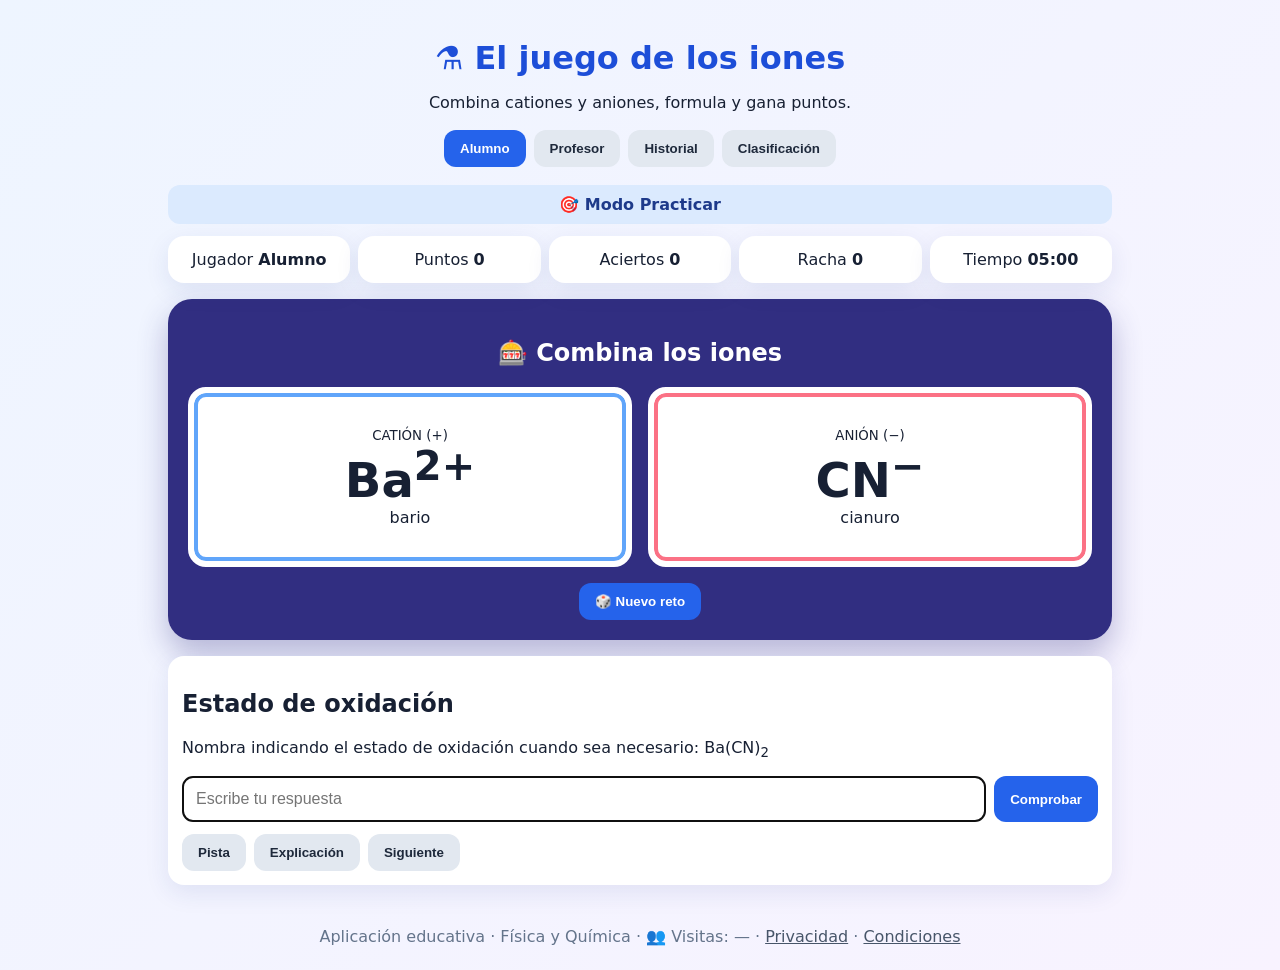
==== index.html @ 80b76aa2 "Corregir contador GoatCounter sin enlace Home" ====
<!doctype html>
<html lang="es"><head><meta charset="utf-8"><meta name="viewport" content="width=device-width,initial-scale=1,viewport-fit=cover"><meta name="theme-color" content="#2563eb"><meta name="description" content="Juego educativo para practicar iones, formulación y nomenclatura química"><link rel="manifest" href="./manifest.webmanifest"><link rel="stylesheet" href="./style.css"><title>El juego de los iones</title></head>
<body><main class="app"><header><h1>⚗️ El juego de los iones</h1><p>Combina cationes y aniones, formula y gana puntos.</p></header>
<nav><button data-view="student" class="active">Alumno</button><button data-view="teacher">Profesor</button><button data-view="history">Historial</button><button data-view="ranking">Clasificación</button></nav>
<section id="student" class="view active"><div id="learningModeBanner" class="mode-banner"></div><div class="stats"><div>Jugador <b id="playerName">Alumno</b></div><div>Puntos <b id="score">0</b></div><div>Aciertos <b id="correctAnswers">0</b></div><div>Racha <b id="streak">0</b></div><div>Tiempo <b id="timer">05:00</b></div></div>
<div class="machine"><h2>🎰 Combina los iones</h2><div class="slots"><article class="slot cation"><small>CATIÓN (+)</small><strong id="cationSymbol"></strong><span id="cationName"></span></article><article class="slot anion"><small>ANIÓN (−)</small><strong id="anionSymbol"></strong><span id="anionName"></span></article></div><button id="spinButton" class="primary">🎲 Nuevo reto</button></div>
<div class="exercise"><h2 id="exerciseTitle">Formula el compuesto</h2><p id="exerciseQuestion"></p><form id="answerForm"><input id="answerInput" autocomplete="off" autocapitalize="off" placeholder="Escribe tu respuesta" required><button class="primary">Comprobar</button></form><div id="feedback" aria-live="polite"></div><div class="actions"><button id="hintButton" type="button">Pista</button><button id="explanationButton" type="button">Explicación</button><button id="nextButton" type="button">Siguiente</button></div><div id="explanationPanel" class="hidden"></div></div></section>
<section id="teacher" class="view"><h2>👩‍🏫 Panel del profesor</h2><div class="formgrid"><label>Modo de trabajo<select id="workMode"><option value="learn">Aprender</option><option value="practice" selected>Practicar</option><option value="exam">Examen</option></select></label><label>Nombre del alumno<input id="studentNameInput" value="Alumno" maxlength="40"></label><label>Tipo de ejercicio<select id="exerciseType"><option value="mixed">Mixto</option><option value="formula">Fórmula</option><option value="stock">Estado de oxidación</option><option value="systematic">Composición (prefijos)</option></select></label><label>Familia de compuestos<select id="compoundFamily"></select></label><label>Dificultad<select id="difficulty"><option value="easy">Fácil · solo óxidos</option><option value="medium" selected>Medio · compuestos binarios</option><option value="hard">Difícil · hasta compuestos ternarios</option><option value="expert">Experto · todos los compuestos</option></select></label><label id="timeLabel">Tiempo<select id="gameTime"><option value="60">1 minuto</option><option value="180">3 minutos</option><option value="300" selected>5 minutos</option><option value="600">10 minutos</option><option value="0">Sin límite</option></select></label><label id="examQuestionsLabel" class="hidden">Preguntas del examen<select id="examQuestions"><option value="10" selected>10 preguntas</option><option value="20">20 preguntas</option><option value="30">30 preguntas</option></select></label></div><div id="modeHelp" class="mode-help"></div><div class="actions"><button id="saveConfiguration" class="primary">Guardar y comenzar</button><button id="resetGame">Reiniciar partida</button><button id="exportCsv">Exportar puntuaciones CSV</button></div><p class="note"><b>Progresión:</b> Fácil: solo óxidos; Medio: compuestos binarios; Difícil: compuestos binarios y ternarios; Experto: banco completo, incluidas sales ácidas. Las puntuaciones e historial se guardan localmente en este dispositivo.</p></section>
<section id="examResult" class="view"><h2>📝 Resultado del examen</h2><div id="examResultContent"></div><div class="actions"><button id="downloadExamReport" class="primary">⬇️ Descargar informe</button><button id="newExam">Nuevo examen</button><button id="backToTeacher">Volver al profesor</button></div></section><section id="history" class="view"><h2>📚 Historial</h2><div id="historyList"></div><button id="clearHistory">Borrar historial</button></section>
<section id="ranking" class="view"><h2>🏆 Clasificación</h2><div id="rankingList"></div><button id="clearRanking">Borrar puntuaciones</button></section></main>
<footer>Aplicación educativa · Física y Química · <span id="visitorCounter">👥 Visitas: <span id="gc-count">—</span></span> · <a href="./privacy.html">Privacidad</a> · <a href="./terms.html">Condiciones</a></footer><script type="module" src="./app.js"></script><script data-goatcounter="https://pherrerot.goatcounter.com/count" async src="https://gc.zgo.at/count.js"></script><script>
(function(){
 const target=document.getElementById("gc-count");
 fetch("https://pherrerot.goatcounter.com/counter/TOTAL.json")
  .then(r=>{if(!r.ok)throw new Error("counter");return r.json()})
  .then(d=>{target.textContent=d.count||d.count_unique||"—"})
  .catch(()=>{target.textContent="—"});
})();
</script></body></html>
---- style.css ----
:root{font-family:Inter,system-ui,-apple-system,"Segoe UI",sans-serif;color:#172033;background:#eef5ff}*{box-sizing:border-box}body{margin:0;background:linear-gradient(135deg,#eef5ff,#f8f3ff);min-height:100vh}.app{max-width:980px;margin:auto;padding:18px}header{text-align:center}h1{color:#1d4ed8;margin-bottom:4px}nav{display:flex;gap:8px;flex-wrap:wrap;justify-content:center;margin:18px 0}button{border:0;border-radius:12px;padding:11px 16px;font-weight:700;cursor:pointer;background:#e2e8f0;color:#1e293b}.primary,nav button.active{background:#2563eb;color:#fff}.view{display:none}.view.active{display:block}.stats{display:grid;grid-template-columns:repeat(5,1fr);gap:8px;margin-bottom:16px}.stats div,.exercise,#teacher,#history,#ranking{background:#fff;border-radius:16px;padding:14px;box-shadow:0 8px 24px #1e3a8a18}.stats div{text-align:center}.machine{background:#312e81;color:#fff;border-radius:24px;padding:20px;text-align:center;box-shadow:0 14px 30px #312e8150}.slots{display:grid;grid-template-columns:1fr 1fr;gap:16px;margin:16px 0}.slot{min-height:180px;border:6px solid #fff;background:#fff;color:#172033;border-radius:18px;display:flex;flex-direction:column;justify-content:center;align-items:center}.slot strong{font-size:3rem}.slot.cation{box-shadow:inset 0 0 0 4px #60a5fa}.slot.anion{box-shadow:inset 0 0 0 4px #fb7185}.slot.spinning{animation:pulse .22s linear infinite alternate}@keyframes pulse{to{transform:translateY(-5px)}}.exercise{margin-top:16px}.exercise form{display:flex;gap:8px}.exercise input,.formgrid input,.formgrid select{width:100%;padding:12px;border:2px solid #cbd5e1;border-radius:10px;font-size:1rem}.actions{display:flex;gap:8px;margin-top:12px;flex-wrap:wrap}#feedback{font-weight:800;margin-top:12px}.ok{color:#15803d}.bad{color:#b91c1c}.hidden{display:none!important}.formgrid{display:grid;grid-template-columns:1fr 1fr;gap:12px}.formgrid label{font-weight:700}.note{color:#64748b}table{width:100%;border-collapse:collapse}td,th{padding:9px;border-bottom:1px solid #e2e8f0;text-align:left}footer{text-align:center;padding:24px;color:#64748b}footer a{color:#475569}.teams .app{max-width:1100px}@media(max-width:650px){.stats{grid-template-columns:repeat(2,1fr)}.slots{gap:8px}.slot{min-height:140px}.slot strong{font-size:2.2rem}.formgrid{grid-template-columns:1fr}.exercise form{flex-direction:column}}@media(prefers-reduced-motion:reduce){*{animation:none!important;scroll-behavior:auto!important}}
.diagnosis{display:inline-block;margin-top:6px;color:#991b1b;font-weight:700}.solution{display:inline-block;margin-top:7px;color:#475569}.teaching-steps{display:grid;gap:8px;margin:10px 0}.teaching-steps p{margin:0;padding:10px 12px;background:#eff6ff;border-left:4px solid #2563eb;border-radius:8px}.answer-summary{margin-top:12px;padding:12px;background:#f8fafc;border:1px solid #cbd5e1;border-radius:10px;line-height:1.7}#explanationPanel{margin-top:14px;padding:14px;background:#fff;border:2px solid #dbeafe;border-radius:14px}

.mode-banner{margin-bottom:12px;padding:10px 14px;border-radius:12px;background:#dbeafe;color:#1e3a8a;font-weight:800;text-align:center}.mode-help{margin-top:14px;padding:12px 14px;background:#f8fafc;border:1px solid #cbd5e1;border-radius:12px;line-height:1.5}.exam-summary{display:grid;grid-template-columns:repeat(3,1fr);gap:12px;margin:16px 0}.exam-summary div{background:#eff6ff;border-radius:14px;padding:18px;text-align:center}.exam-summary b{display:block;font-size:1.8rem;color:#1d4ed8}.exam-summary span{display:block;margin-top:4px;color:#475569}.table-wrap{overflow-x:auto}#examResult{background:#fff;border-radius:16px;padding:18px;box-shadow:0 8px 24px #1e3a8a18}.learning-stats div:nth-child(2),.learning-stats div:nth-child(4),.learning-stats div:nth-child(5){opacity:.55}@media(max-width:650px){.exam-summary{grid-template-columns:1fr}}
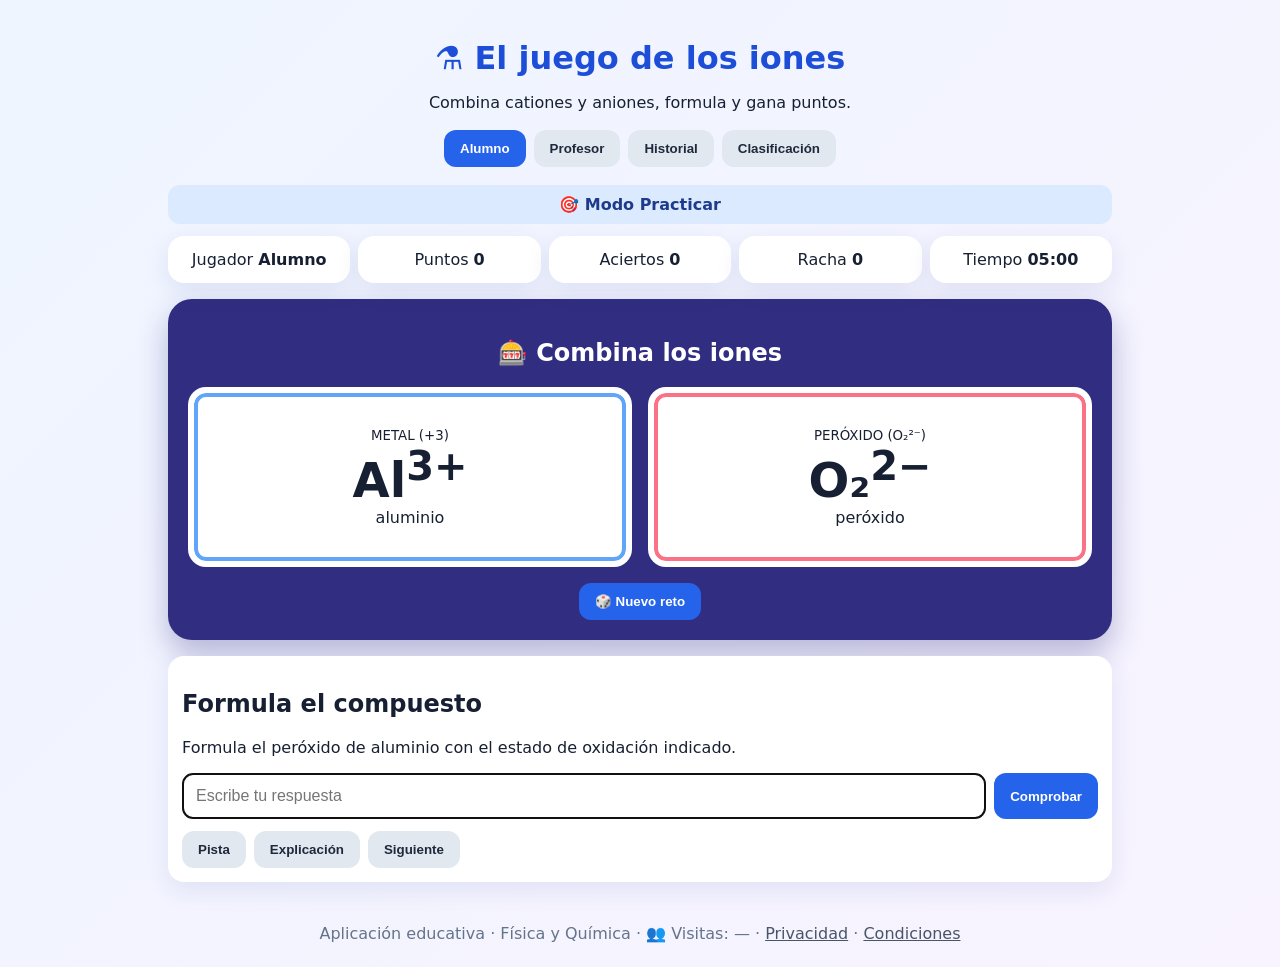
==== commit ef90450f: "Corregir contador total GoatCounter usando API oficial visit_count" ====
--- a/index.html
+++ b/index.html
@@ -8,12 +8,31 @@
 <section id="teacher" class="view"><h2>👩‍🏫 Panel del profesor</h2><div class="formgrid"><label>Modo de trabajo<select id="workMode"><option value="learn">Aprender</option><option value="practice" selected>Practicar</option><option value="exam">Examen</option></select></label><label>Nombre del alumno<input id="studentNameInput" value="Alumno" maxlength="40"></label><label>Tipo de ejercicio<select id="exerciseType"><option value="mixed">Mixto</option><option value="formula">Fórmula</option><option value="stock">Estado de oxidación</option><option value="systematic">Composición (prefijos)</option></select></label><label>Familia de compuestos<select id="compoundFamily"></select></label><label>Dificultad<select id="difficulty"><option value="easy">Fácil · solo óxidos</option><option value="medium" selected>Medio · compuestos binarios</option><option value="hard">Difícil · hasta compuestos ternarios</option><option value="expert">Experto · todos los compuestos</option></select></label><label id="timeLabel">Tiempo<select id="gameTime"><option value="60">1 minuto</option><option value="180">3 minutos</option><option value="300" selected>5 minutos</option><option value="600">10 minutos</option><option value="0">Sin límite</option></select></label><label id="examQuestionsLabel" class="hidden">Preguntas del examen<select id="examQuestions"><option value="10" selected>10 preguntas</option><option value="20">20 preguntas</option><option value="30">30 preguntas</option></select></label></div><div id="modeHelp" class="mode-help"></div><div class="actions"><button id="saveConfiguration" class="primary">Guardar y comenzar</button><button id="resetGame">Reiniciar partida</button><button id="exportCsv">Exportar puntuaciones CSV</button></div><p class="note"><b>Progresión:</b> Fácil: solo óxidos; Medio: compuestos binarios; Difícil: compuestos binarios y ternarios; Experto: banco completo, incluidas sales ácidas. Las puntuaciones e historial se guardan localmente en este dispositivo.</p></section>
 <section id="examResult" class="view"><h2>📝 Resultado del examen</h2><div id="examResultContent"></div><div class="actions"><button id="downloadExamReport" class="primary">⬇️ Descargar informe</button><button id="newExam">Nuevo examen</button><button id="backToTeacher">Volver al profesor</button></div></section><section id="history" class="view"><h2>📚 Historial</h2><div id="historyList"></div><button id="clearHistory">Borrar historial</button></section>
 <section id="ranking" class="view"><h2>🏆 Clasificación</h2><div id="rankingList"></div><button id="clearRanking">Borrar puntuaciones</button></section></main>
-<footer>Aplicación educativa · Física y Química · <span id="visitorCounter">👥 Visitas: <span id="gc-count">—</span></span> · <a href="./privacy.html">Privacidad</a> · <a href="./terms.html">Condiciones</a></footer><script type="module" src="./app.js"></script><script data-goatcounter="https://pherrerot.goatcounter.com/count" async src="https://gc.zgo.at/count.js"></script><script>
+<footer>Aplicación educativa · Física y Química · <span id="visitorCounter">👥 Visitas: <span id="gc-count">—</span></span> · <a href="./privacy.html">Privacidad</a> · <a href="./terms.html">Condiciones</a></footer><script type="module" src="./app.js"></script><script data-goatcounter="https://pherrerot.goatcounter.com/count" src="https://gc.zgo.at/count.js"></script><script>
 (function(){
- const target=document.getElementById("gc-count");
- fetch("https://pherrerot.goatcounter.com/counter/TOTAL.json")
-  .then(r=>{if(!r.ok)throw new Error("counter");return r.json()})
-  .then(d=>{target.textContent=d.count||d.count_unique||"—"})
-  .catch(()=>{target.textContent="—"});
+ var target=document.getElementById("gc-count");
+ if(!window.goatcounter||!window.goatcounter.visit_count)return;
+ var holder=document.createElement("span");
+ holder.id="gc-total-holder";
+ holder.style.display="none";
+ document.body.appendChild(holder);
+ window.goatcounter.visit_count({
+   append:"#gc-total-holder",
+   path:"TOTAL",
+   no_branding:true,
+   attr:{width:"1",height:"1"}
+ });
+ var tries=0,t=setInterval(function(){
+   tries++;
+   var n=holder.querySelector("#gcvc-views");
+   if(n&&n.textContent.trim()){
+     target.textContent=n.textContent.trim();
+     clearInterval(t);
+     holder.remove();
+   }else if(tries>40){
+     clearInterval(t);
+     holder.remove();
+   }
+ },100);
 })();
 </script></body></html>
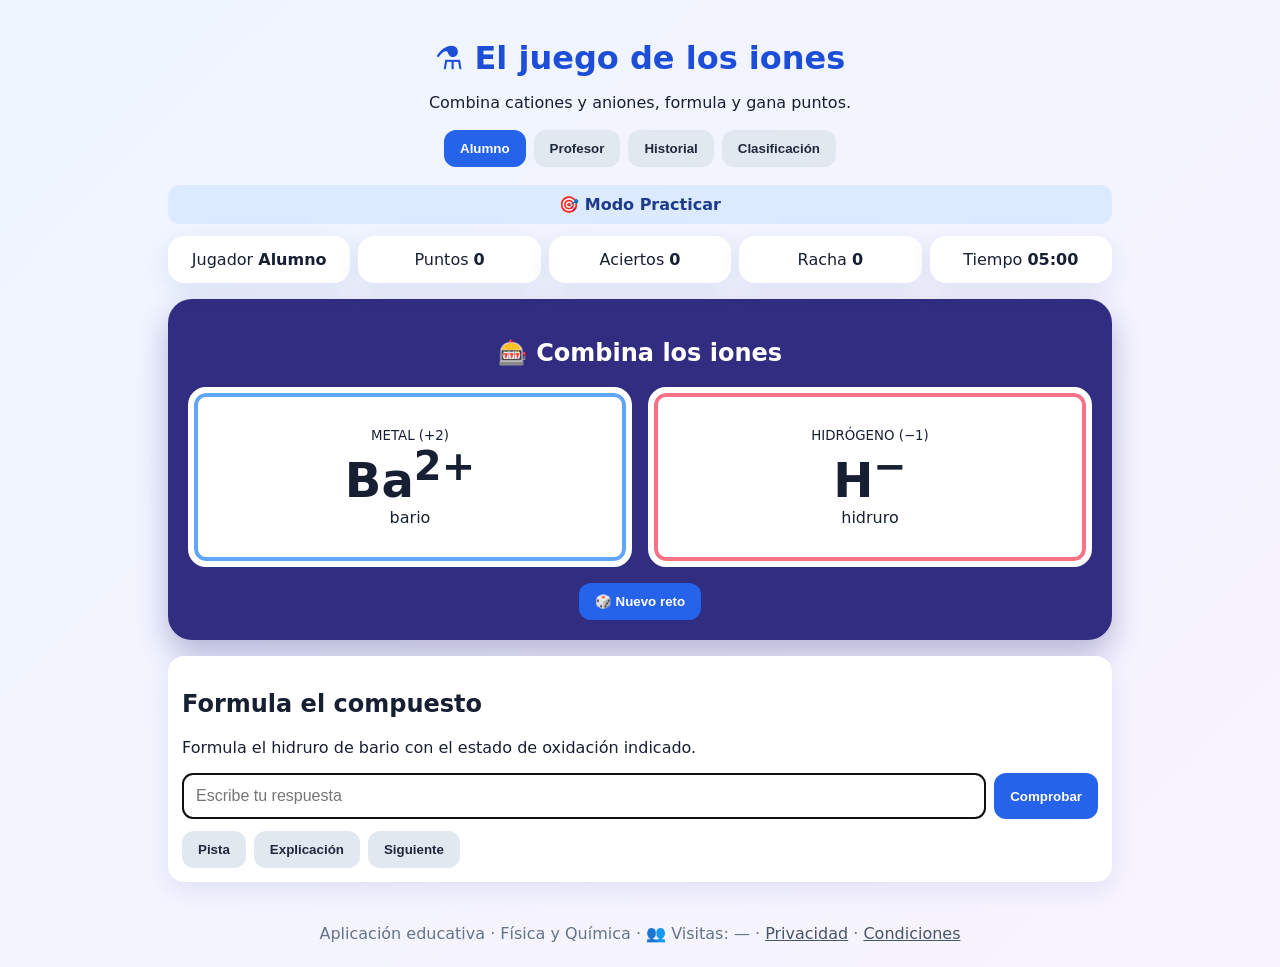
==== commit ce636336: "Simplificar contador GoatCounter con endpoint JSON" ====
--- a/index.html
+++ b/index.html
@@ -8,31 +8,12 @@
 <section id="teacher" class="view"><h2>👩‍🏫 Panel del profesor</h2><div class="formgrid"><label>Modo de trabajo<select id="workMode"><option value="learn">Aprender</option><option value="practice" selected>Practicar</option><option value="exam">Examen</option></select></label><label>Nombre del alumno<input id="studentNameInput" value="Alumno" maxlength="40"></label><label>Tipo de ejercicio<select id="exerciseType"><option value="mixed">Mixto</option><option value="formula">Fórmula</option><option value="stock">Estado de oxidación</option><option value="systematic">Composición (prefijos)</option></select></label><label>Familia de compuestos<select id="compoundFamily"></select></label><label>Dificultad<select id="difficulty"><option value="easy">Fácil · solo óxidos</option><option value="medium" selected>Medio · compuestos binarios</option><option value="hard">Difícil · hasta compuestos ternarios</option><option value="expert">Experto · todos los compuestos</option></select></label><label id="timeLabel">Tiempo<select id="gameTime"><option value="60">1 minuto</option><option value="180">3 minutos</option><option value="300" selected>5 minutos</option><option value="600">10 minutos</option><option value="0">Sin límite</option></select></label><label id="examQuestionsLabel" class="hidden">Preguntas del examen<select id="examQuestions"><option value="10" selected>10 preguntas</option><option value="20">20 preguntas</option><option value="30">30 preguntas</option></select></label></div><div id="modeHelp" class="mode-help"></div><div class="actions"><button id="saveConfiguration" class="primary">Guardar y comenzar</button><button id="resetGame">Reiniciar partida</button><button id="exportCsv">Exportar puntuaciones CSV</button></div><p class="note"><b>Progresión:</b> Fácil: solo óxidos; Medio: compuestos binarios; Difícil: compuestos binarios y ternarios; Experto: banco completo, incluidas sales ácidas. Las puntuaciones e historial se guardan localmente en este dispositivo.</p></section>
 <section id="examResult" class="view"><h2>📝 Resultado del examen</h2><div id="examResultContent"></div><div class="actions"><button id="downloadExamReport" class="primary">⬇️ Descargar informe</button><button id="newExam">Nuevo examen</button><button id="backToTeacher">Volver al profesor</button></div></section><section id="history" class="view"><h2>📚 Historial</h2><div id="historyList"></div><button id="clearHistory">Borrar historial</button></section>
 <section id="ranking" class="view"><h2>🏆 Clasificación</h2><div id="rankingList"></div><button id="clearRanking">Borrar puntuaciones</button></section></main>
-<footer>Aplicación educativa · Física y Química · <span id="visitorCounter">👥 Visitas: <span id="gc-count">—</span></span> · <a href="./privacy.html">Privacidad</a> · <a href="./terms.html">Condiciones</a></footer><script type="module" src="./app.js"></script><script data-goatcounter="https://pherrerot.goatcounter.com/count" src="https://gc.zgo.at/count.js"></script><script>
+<footer>Aplicación educativa · Física y Química · <span id="visitorCounter">👥 Visitas: <span id="gc-count">—</span></span> · <a href="./privacy.html">Privacidad</a> · <a href="./terms.html">Condiciones</a></footer><script type="module" src="./app.js"></script><script data-goatcounter="https://pherrerot.goatcounter.com/count" async src="https://gc.zgo.at/count.js"></script><script>
 (function(){
- var target=document.getElementById("gc-count");
- if(!window.goatcounter||!window.goatcounter.visit_count)return;
- var holder=document.createElement("span");
- holder.id="gc-total-holder";
- holder.style.display="none";
- document.body.appendChild(holder);
- window.goatcounter.visit_count({
-   append:"#gc-total-holder",
-   path:"TOTAL",
-   no_branding:true,
-   attr:{width:"1",height:"1"}
- });
- var tries=0,t=setInterval(function(){
-   tries++;
-   var n=holder.querySelector("#gcvc-views");
-   if(n&&n.textContent.trim()){
-     target.textContent=n.textContent.trim();
-     clearInterval(t);
-     holder.remove();
-   }else if(tries>40){
-     clearInterval(t);
-     holder.remove();
-   }
- },100);
+ const target=document.getElementById("gc-count");
+ fetch("https://pherrerot.goatcounter.com/counter/%2F.json")
+  .then(function(r){if(!r.ok)throw new Error("counter");return r.json()})
+  .then(function(d){if(d&&d.count!=null)target.textContent=String(d.count).replace(/^\s+|\s+$/g,"")})
+  .catch(function(){target.textContent="—"});
 })();
 </script></body></html>
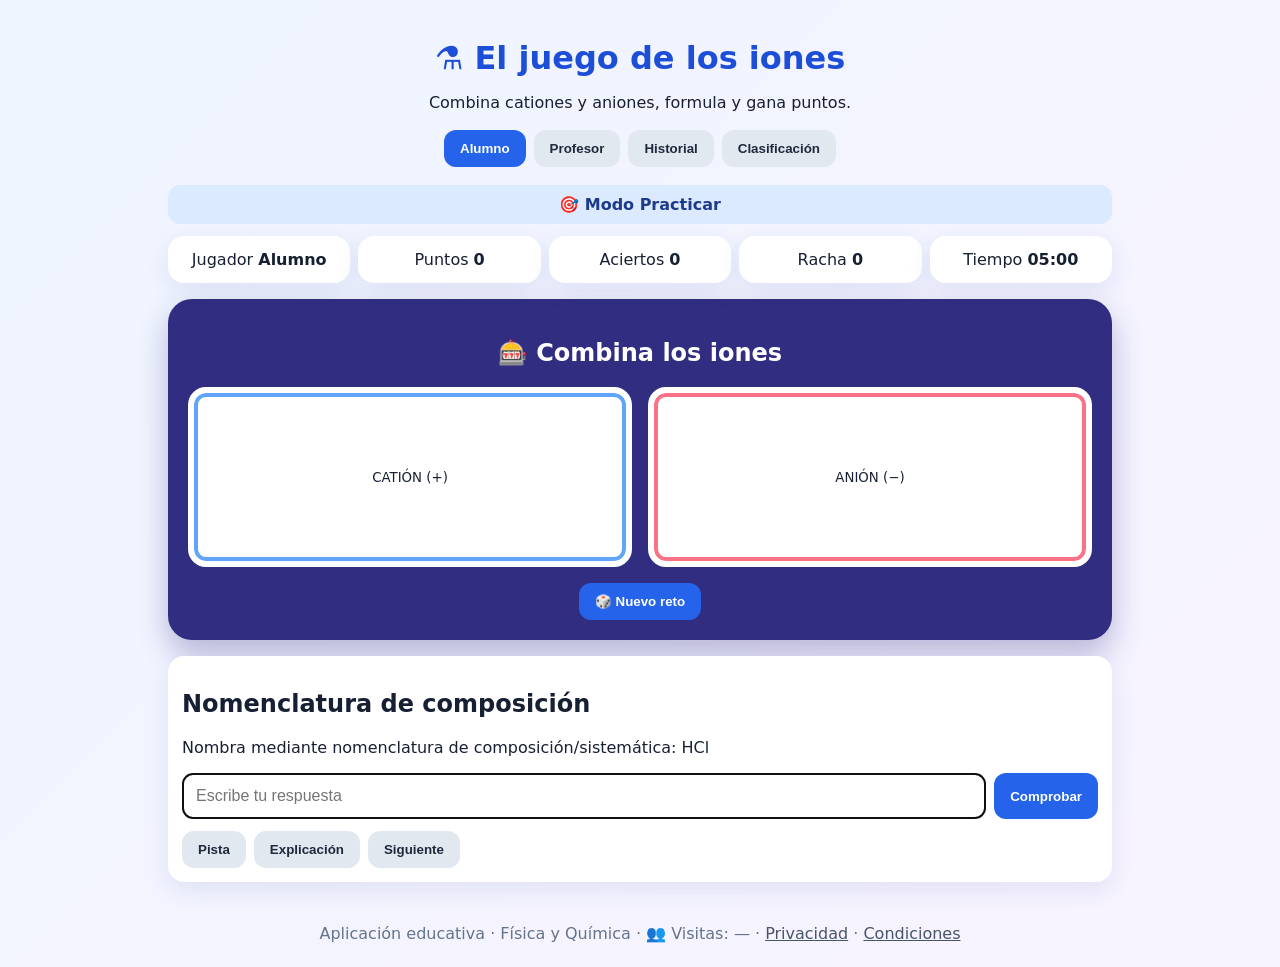
==== commit 19757fcf: "Usar método oficial GoatCounter para mostrar visitas" ====
--- a/index.html
+++ b/index.html
@@ -10,10 +10,22 @@
 <section id="ranking" class="view"><h2>🏆 Clasificación</h2><div id="rankingList"></div><button id="clearRanking">Borrar puntuaciones</button></section></main>
 <footer>Aplicación educativa · Física y Química · <span id="visitorCounter">👥 Visitas: <span id="gc-count">—</span></span> · <a href="./privacy.html">Privacidad</a> · <a href="./terms.html">Condiciones</a></footer><script type="module" src="./app.js"></script><script data-goatcounter="https://pherrerot.goatcounter.com/count" async src="https://gc.zgo.at/count.js"></script><script>
 (function(){
- const target=document.getElementById("gc-count");
- fetch("https://pherrerot.goatcounter.com/counter/%2F.json")
-  .then(function(r){if(!r.ok)throw new Error("counter");return r.json()})
-  .then(function(d){if(d&&d.count!=null)target.textContent=String(d.count).replace(/^\s+|\s+$/g,"")})
-  .catch(function(){target.textContent="—"});
+ var target=document.getElementById("gc-count"),tries=0;
+ var timer=setInterval(function(){
+  tries++;
+  if(window.goatcounter&&window.goatcounter.get_data){
+   clearInterval(timer);
+   var path=window.goatcounter.get_data().p;
+   var r=new XMLHttpRequest();
+   r.addEventListener("load",function(){
+    try{
+     var d=JSON.parse(this.responseText);
+     if(d&&d.count!=null)target.textContent=d.count;
+    }catch(e){}
+   });
+   r.open("GET","https://pherrerot.goatcounter.com/counter/"+encodeURIComponent(path)+".json");
+   r.send();
+  }else if(tries>100){clearInterval(timer)}
+ },100);
 })();
 </script></body></html>
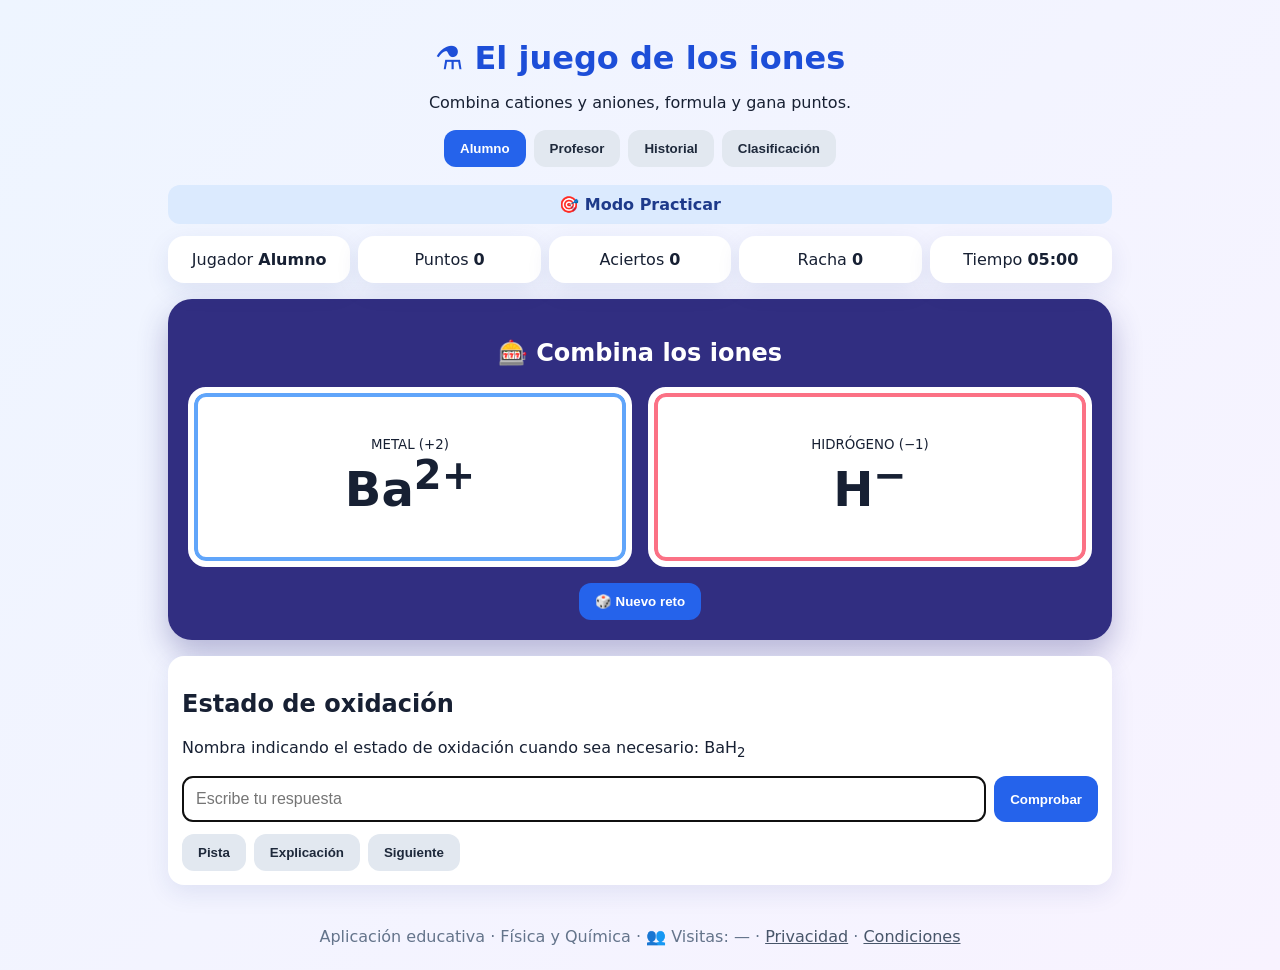
==== commit e3b81428: "Forzar carga de la versión actual de la aplicación" ====
--- a/index.html
+++ b/index.html
@@ -8,7 +8,7 @@
 <section id="teacher" class="view"><h2>👩‍🏫 Panel del profesor</h2><div class="formgrid"><label>Modo de trabajo<select id="workMode"><option value="learn">Aprender</option><option value="practice" selected>Practicar</option><option value="exam">Examen</option></select></label><label>Nombre del alumno<input id="studentNameInput" value="Alumno" maxlength="40"></label><label>Tipo de ejercicio<select id="exerciseType"><option value="mixed">Mixto</option><option value="formula">Fórmula</option><option value="stock">Estado de oxidación</option><option value="systematic">Composición (prefijos)</option></select></label><label>Familia de compuestos<select id="compoundFamily"></select></label><label>Dificultad<select id="difficulty"><option value="easy">Fácil · solo óxidos</option><option value="medium" selected>Medio · compuestos binarios</option><option value="hard">Difícil · hasta compuestos ternarios</option><option value="expert">Experto · todos los compuestos</option></select></label><label id="timeLabel">Tiempo<select id="gameTime"><option value="60">1 minuto</option><option value="180">3 minutos</option><option value="300" selected>5 minutos</option><option value="600">10 minutos</option><option value="0">Sin límite</option></select></label><label id="examQuestionsLabel" class="hidden">Preguntas del examen<select id="examQuestions"><option value="10" selected>10 preguntas</option><option value="20">20 preguntas</option><option value="30">30 preguntas</option></select></label></div><div id="modeHelp" class="mode-help"></div><div class="actions"><button id="saveConfiguration" class="primary">Guardar y comenzar</button><button id="resetGame">Reiniciar partida</button><button id="exportCsv">Exportar puntuaciones CSV</button></div><p class="note"><b>Progresión:</b> Fácil: solo óxidos; Medio: compuestos binarios; Difícil: compuestos binarios y ternarios; Experto: banco completo, incluidas sales ácidas. Las puntuaciones e historial se guardan localmente en este dispositivo.</p></section>
 <section id="examResult" class="view"><h2>📝 Resultado del examen</h2><div id="examResultContent"></div><div class="actions"><button id="downloadExamReport" class="primary">⬇️ Descargar informe</button><button id="newExam">Nuevo examen</button><button id="backToTeacher">Volver al profesor</button></div></section><section id="history" class="view"><h2>📚 Historial</h2><div id="historyList"></div><button id="clearHistory">Borrar historial</button></section>
 <section id="ranking" class="view"><h2>🏆 Clasificación</h2><div id="rankingList"></div><button id="clearRanking">Borrar puntuaciones</button></section></main>
-<footer>Aplicación educativa · Física y Química · <span id="visitorCounter">👥 Visitas: <span id="gc-count">—</span></span> · <a href="./privacy.html">Privacidad</a> · <a href="./terms.html">Condiciones</a></footer><script type="module" src="./app.js"></script><script data-goatcounter="https://pherrerot.goatcounter.com/count" async src="https://gc.zgo.at/count.js"></script><script>
+<footer>Aplicación educativa · Física y Química · <span id="visitorCounter">👥 Visitas: <span id="gc-count">—</span></span> · <a href="./privacy.html">Privacidad</a> · <a href="./terms.html">Condiciones</a></footer><script type="module" src="./app.js?v=20260929-1700"></script><script data-goatcounter="https://pherrerot.goatcounter.com/count" async src="https://gc.zgo.at/count.js"></script><script>
 (function(){
  var target=document.getElementById("gc-count"),tries=0;
  var timer=setInterval(function(){
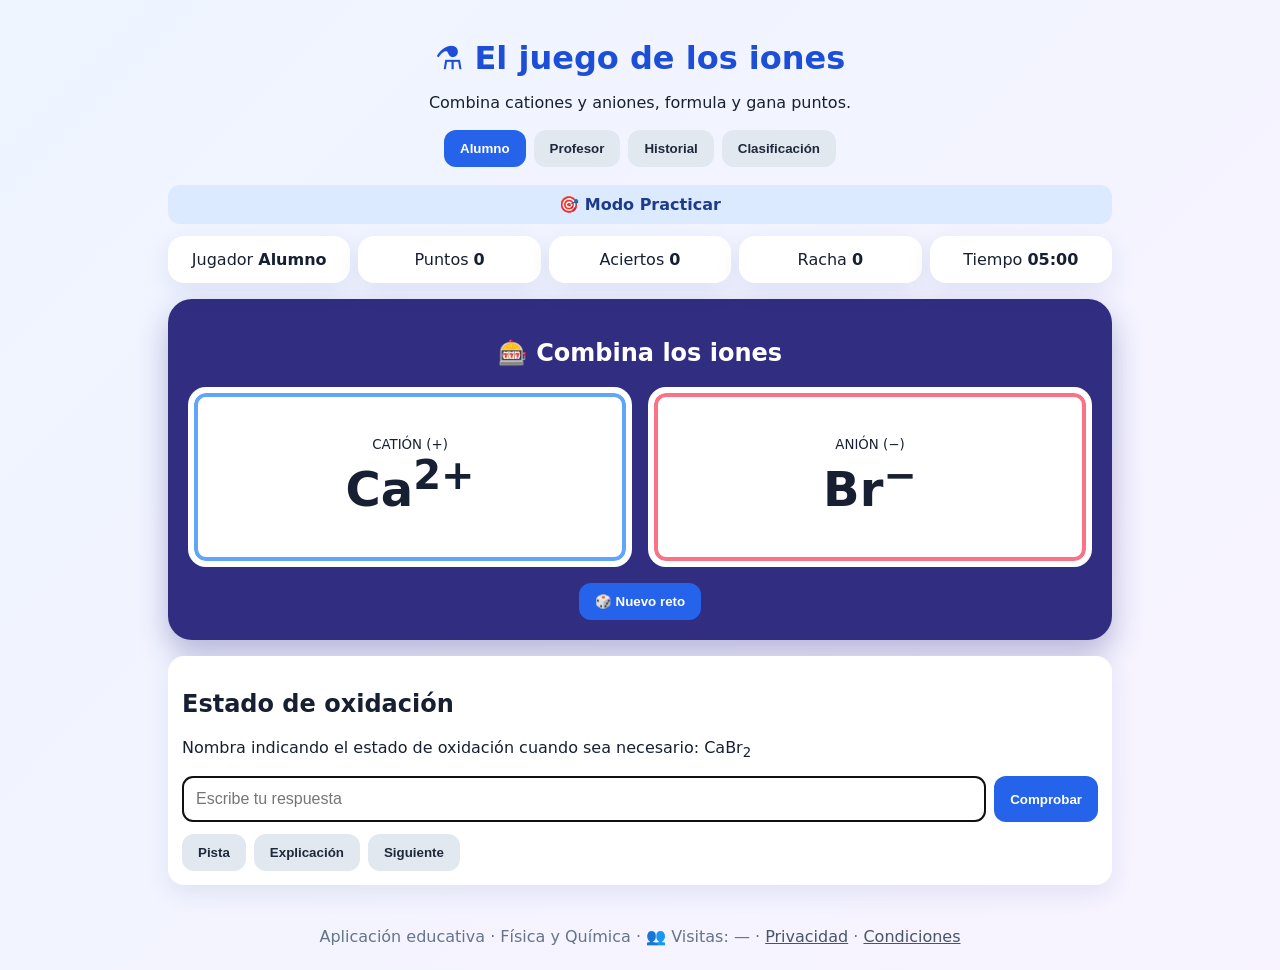
==== commit a4940f5d: "Forzar carga de tarjetas corregidas" ====
--- a/index.html
+++ b/index.html
@@ -8,7 +8,7 @@
 <section id="teacher" class="view"><h2>👩‍🏫 Panel del profesor</h2><div class="formgrid"><label>Modo de trabajo<select id="workMode"><option value="learn">Aprender</option><option value="practice" selected>Practicar</option><option value="exam">Examen</option></select></label><label>Nombre del alumno<input id="studentNameInput" value="Alumno" maxlength="40"></label><label>Tipo de ejercicio<select id="exerciseType"><option value="mixed">Mixto</option><option value="formula">Fórmula</option><option value="stock">Estado de oxidación</option><option value="systematic">Composición (prefijos)</option></select></label><label>Familia de compuestos<select id="compoundFamily"></select></label><label>Dificultad<select id="difficulty"><option value="easy">Fácil · solo óxidos</option><option value="medium" selected>Medio · compuestos binarios</option><option value="hard">Difícil · hasta compuestos ternarios</option><option value="expert">Experto · todos los compuestos</option></select></label><label id="timeLabel">Tiempo<select id="gameTime"><option value="60">1 minuto</option><option value="180">3 minutos</option><option value="300" selected>5 minutos</option><option value="600">10 minutos</option><option value="0">Sin límite</option></select></label><label id="examQuestionsLabel" class="hidden">Preguntas del examen<select id="examQuestions"><option value="10" selected>10 preguntas</option><option value="20">20 preguntas</option><option value="30">30 preguntas</option></select></label></div><div id="modeHelp" class="mode-help"></div><div class="actions"><button id="saveConfiguration" class="primary">Guardar y comenzar</button><button id="resetGame">Reiniciar partida</button><button id="exportCsv">Exportar puntuaciones CSV</button></div><p class="note"><b>Progresión:</b> Fácil: solo óxidos; Medio: compuestos binarios; Difícil: compuestos binarios y ternarios; Experto: banco completo, incluidas sales ácidas. Las puntuaciones e historial se guardan localmente en este dispositivo.</p></section>
 <section id="examResult" class="view"><h2>📝 Resultado del examen</h2><div id="examResultContent"></div><div class="actions"><button id="downloadExamReport" class="primary">⬇️ Descargar informe</button><button id="newExam">Nuevo examen</button><button id="backToTeacher">Volver al profesor</button></div></section><section id="history" class="view"><h2>📚 Historial</h2><div id="historyList"></div><button id="clearHistory">Borrar historial</button></section>
 <section id="ranking" class="view"><h2>🏆 Clasificación</h2><div id="rankingList"></div><button id="clearRanking">Borrar puntuaciones</button></section></main>
-<footer>Aplicación educativa · Física y Química · <span id="visitorCounter">👥 Visitas: <span id="gc-count">—</span></span> · <a href="./privacy.html">Privacidad</a> · <a href="./terms.html">Condiciones</a></footer><script type="module" src="./app.js?v=20260929-1700"></script><script data-goatcounter="https://pherrerot.goatcounter.com/count" async src="https://gc.zgo.at/count.js"></script><script>
+<footer>Aplicación educativa · Física y Química · <span id="visitorCounter">👥 Visitas: <span id="gc-count">—</span></span> · <a href="./privacy.html">Privacidad</a> · <a href="./terms.html">Condiciones</a></footer><script type="module" src="./app.js?v=20260929-1715"></script><script data-goatcounter="https://pherrerot.goatcounter.com/count" async src="https://gc.zgo.at/count.js"></script><script>
 (function(){
  var target=document.getElementById("gc-count"),tries=0;
  var timer=setInterval(function(){
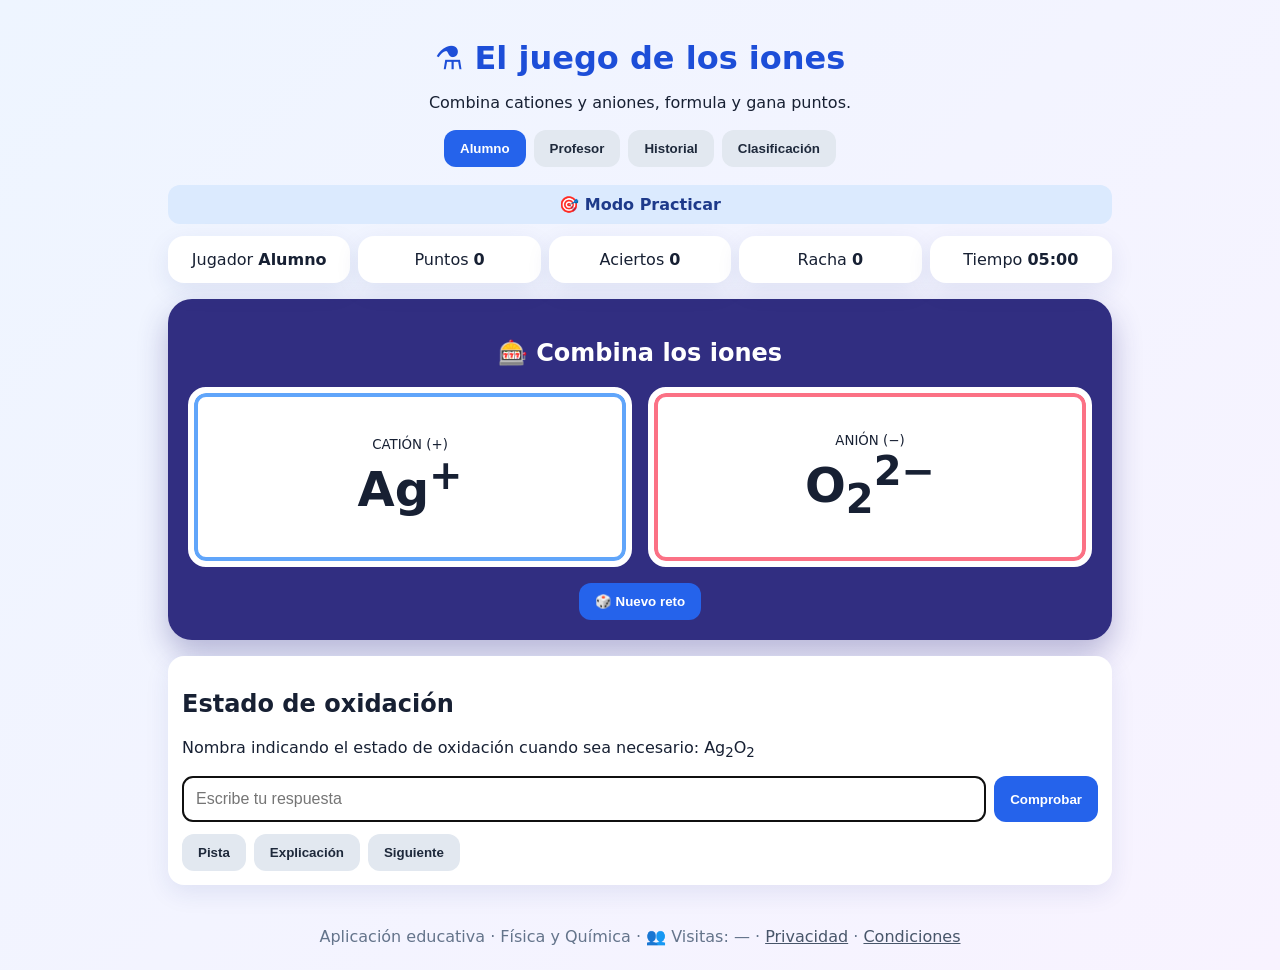
==== commit 83f00b9c: "Cargar interfaz v5 con nombre de archivo nuevo" ====
--- a/index.html
+++ b/index.html
@@ -8,7 +8,7 @@
 <section id="teacher" class="view"><h2>👩‍🏫 Panel del profesor</h2><div class="formgrid"><label>Modo de trabajo<select id="workMode"><option value="learn">Aprender</option><option value="practice" selected>Practicar</option><option value="exam">Examen</option></select></label><label>Nombre del alumno<input id="studentNameInput" value="Alumno" maxlength="40"></label><label>Tipo de ejercicio<select id="exerciseType"><option value="mixed">Mixto</option><option value="formula">Fórmula</option><option value="stock">Estado de oxidación</option><option value="systematic">Composición (prefijos)</option></select></label><label>Familia de compuestos<select id="compoundFamily"></select></label><label>Dificultad<select id="difficulty"><option value="easy">Fácil · solo óxidos</option><option value="medium" selected>Medio · compuestos binarios</option><option value="hard">Difícil · hasta compuestos ternarios</option><option value="expert">Experto · todos los compuestos</option></select></label><label id="timeLabel">Tiempo<select id="gameTime"><option value="60">1 minuto</option><option value="180">3 minutos</option><option value="300" selected>5 minutos</option><option value="600">10 minutos</option><option value="0">Sin límite</option></select></label><label id="examQuestionsLabel" class="hidden">Preguntas del examen<select id="examQuestions"><option value="10" selected>10 preguntas</option><option value="20">20 preguntas</option><option value="30">30 preguntas</option></select></label></div><div id="modeHelp" class="mode-help"></div><div class="actions"><button id="saveConfiguration" class="primary">Guardar y comenzar</button><button id="resetGame">Reiniciar partida</button><button id="exportCsv">Exportar puntuaciones CSV</button></div><p class="note"><b>Progresión:</b> Fácil: solo óxidos; Medio: compuestos binarios; Difícil: compuestos binarios y ternarios; Experto: banco completo, incluidas sales ácidas. Las puntuaciones e historial se guardan localmente en este dispositivo.</p></section>
 <section id="examResult" class="view"><h2>📝 Resultado del examen</h2><div id="examResultContent"></div><div class="actions"><button id="downloadExamReport" class="primary">⬇️ Descargar informe</button><button id="newExam">Nuevo examen</button><button id="backToTeacher">Volver al profesor</button></div></section><section id="history" class="view"><h2>📚 Historial</h2><div id="historyList"></div><button id="clearHistory">Borrar historial</button></section>
 <section id="ranking" class="view"><h2>🏆 Clasificación</h2><div id="rankingList"></div><button id="clearRanking">Borrar puntuaciones</button></section></main>
-<footer>Aplicación educativa · Física y Química · <span id="visitorCounter">👥 Visitas: <span id="gc-count">—</span></span> · <a href="./privacy.html">Privacidad</a> · <a href="./terms.html">Condiciones</a></footer><script type="module" src="./app.js?v=20260929-1715"></script><script data-goatcounter="https://pherrerot.goatcounter.com/count" async src="https://gc.zgo.at/count.js"></script><script>
+<footer>Aplicación educativa · Física y Química · <span id="visitorCounter">👥 Visitas: <span id="gc-count">—</span></span> · <a href="./privacy.html">Privacidad</a> · <a href="./terms.html">Condiciones</a></footer><script type="module" src="./app-v5.js"></script><script data-goatcounter="https://pherrerot.goatcounter.com/count" async src="https://gc.zgo.at/count.js"></script><script>
 (function(){
  var target=document.getElementById("gc-count"),tries=0;
  var timer=setInterval(function(){
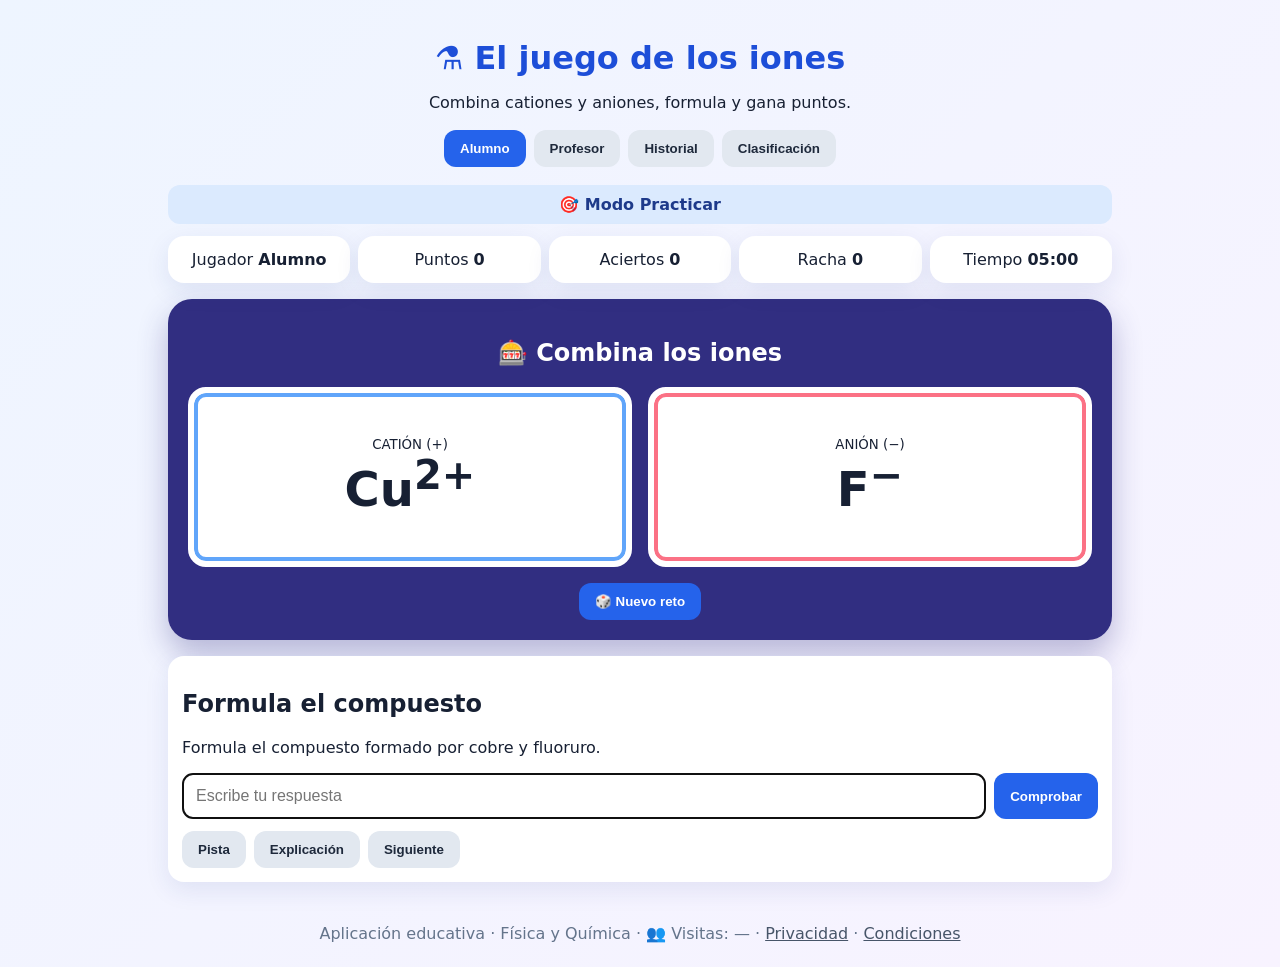
==== commit a6459bd5: "Forzar app-v5 revisión 2" ====
--- a/index.html
+++ b/index.html
@@ -8,7 +8,7 @@
 <section id="teacher" class="view"><h2>👩‍🏫 Panel del profesor</h2><div class="formgrid"><label>Modo de trabajo<select id="workMode"><option value="learn">Aprender</option><option value="practice" selected>Practicar</option><option value="exam">Examen</option></select></label><label>Nombre del alumno<input id="studentNameInput" value="Alumno" maxlength="40"></label><label>Tipo de ejercicio<select id="exerciseType"><option value="mixed">Mixto</option><option value="formula">Fórmula</option><option value="stock">Estado de oxidación</option><option value="systematic">Composición (prefijos)</option></select></label><label>Familia de compuestos<select id="compoundFamily"></select></label><label>Dificultad<select id="difficulty"><option value="easy">Fácil · solo óxidos</option><option value="medium" selected>Medio · compuestos binarios</option><option value="hard">Difícil · hasta compuestos ternarios</option><option value="expert">Experto · todos los compuestos</option></select></label><label id="timeLabel">Tiempo<select id="gameTime"><option value="60">1 minuto</option><option value="180">3 minutos</option><option value="300" selected>5 minutos</option><option value="600">10 minutos</option><option value="0">Sin límite</option></select></label><label id="examQuestionsLabel" class="hidden">Preguntas del examen<select id="examQuestions"><option value="10" selected>10 preguntas</option><option value="20">20 preguntas</option><option value="30">30 preguntas</option></select></label></div><div id="modeHelp" class="mode-help"></div><div class="actions"><button id="saveConfiguration" class="primary">Guardar y comenzar</button><button id="resetGame">Reiniciar partida</button><button id="exportCsv">Exportar puntuaciones CSV</button></div><p class="note"><b>Progresión:</b> Fácil: solo óxidos; Medio: compuestos binarios; Difícil: compuestos binarios y ternarios; Experto: banco completo, incluidas sales ácidas. Las puntuaciones e historial se guardan localmente en este dispositivo.</p></section>
 <section id="examResult" class="view"><h2>📝 Resultado del examen</h2><div id="examResultContent"></div><div class="actions"><button id="downloadExamReport" class="primary">⬇️ Descargar informe</button><button id="newExam">Nuevo examen</button><button id="backToTeacher">Volver al profesor</button></div></section><section id="history" class="view"><h2>📚 Historial</h2><div id="historyList"></div><button id="clearHistory">Borrar historial</button></section>
 <section id="ranking" class="view"><h2>🏆 Clasificación</h2><div id="rankingList"></div><button id="clearRanking">Borrar puntuaciones</button></section></main>
-<footer>Aplicación educativa · Física y Química · <span id="visitorCounter">👥 Visitas: <span id="gc-count">—</span></span> · <a href="./privacy.html">Privacidad</a> · <a href="./terms.html">Condiciones</a></footer><script type="module" src="./app-v5.js"></script><script data-goatcounter="https://pherrerot.goatcounter.com/count" async src="https://gc.zgo.at/count.js"></script><script>
+<footer>Aplicación educativa · Física y Química · <span id="visitorCounter">👥 Visitas: <span id="gc-count">—</span></span> · <a href="./privacy.html">Privacidad</a> · <a href="./terms.html">Condiciones</a></footer><script type="module" src="./app-v5.js?v=2"></script><script data-goatcounter="https://pherrerot.goatcounter.com/count" async src="https://gc.zgo.at/count.js"></script><script>
 (function(){
  var target=document.getElementById("gc-count"),tries=0;
  var timer=setInterval(function(){
